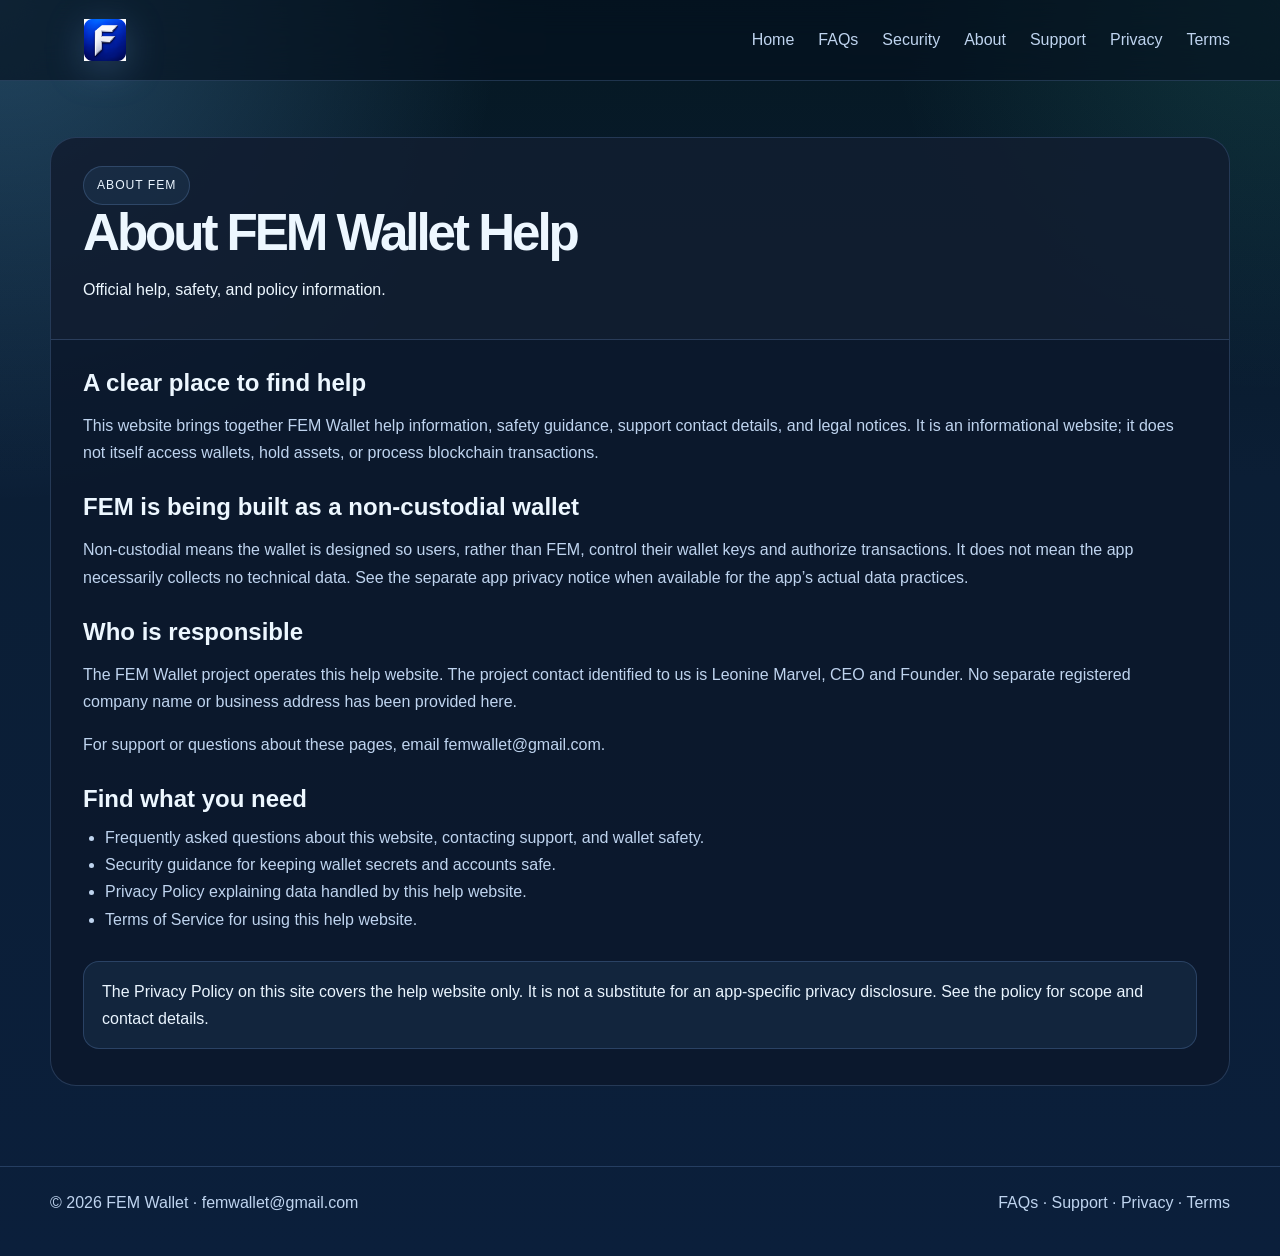
==== about.html @ 191c60b8 "Expand FEM wallet help center" ====
<!doctype html>
<html lang="en">
  <head>
    <meta charset="UTF-8" />
    <meta name="viewport" content="width=device-width, initial-scale=1.0" />
    <title>About FEM Wallet Help | FEM</title>
    <meta name="description" content="Learn about the FEM Wallet help website, its purpose, project contact, and how to find official policy and support information." />
    <link rel="canonical" href="https://help.femchain.online/about.html" />
    <link rel="stylesheet" href="styles.css" />
  </head>
  <body>
    <header class="site-header">
      <div class="container header-inner">
        <a href="index.html" class="brand" aria-label="FEM Wallet help home"><img src="fem_image.png" alt="FEM Wallet logo" class="brand-logo" /></a>
        <nav class="main-nav" aria-label="Main navigation">
          <a href="index.html">Home</a><a href="faq.html">FAQs</a><a href="security.html">Security</a><a href="about.html" aria-current="page">About</a><a href="support.html">Support</a><a href="privacy-policy.html">Privacy</a><a href="terms-of-service.html">Terms</a>
        </nav>
      </div>
    </header>

    <main class="page-shell">
      <div class="container">
        <article class="legal-wrap">
          <header class="legal-hero"><span class="eyebrow">About FEM</span><h1>About FEM Wallet Help</h1><p>Official help, safety, and policy information.</p></header>
          <div class="legal-body">
            <section>
              <h2>A clear place to find help</h2>
              <p>This website brings together FEM Wallet help information, safety guidance, support contact details, and legal notices. It is an informational website; it does not itself access wallets, hold assets, or process blockchain transactions.</p>
            </section>
            <section>
              <h2>FEM is being built as a non-custodial wallet</h2>
              <p>Non-custodial means the wallet is designed so users, rather than FEM, control their wallet keys and authorize transactions. It does not mean the app necessarily collects no technical data. See the separate app privacy notice when available for the app’s actual data practices.</p>
            </section>
            <section>
              <h2>Who is responsible</h2>
              <p>The FEM Wallet project operates this help website. The project contact identified to us is Leonine Marvel, CEO and Founder. No separate registered company name or business address has been provided here.</p>
              <p>For support or questions about these pages, email <a href="mailto:femwallet@gmail.com">femwallet@gmail.com</a>.</p>
            </section>
            <section>
              <h2>Find what you need</h2>
              <ul>
                <li><a href="faq.html">Frequently asked questions</a> about this website, contacting support, and wallet safety.</li>
                <li><a href="security.html">Security guidance</a> for keeping wallet secrets and accounts safe.</li>
                <li><a href="privacy-policy.html">Privacy Policy</a> explaining data handled by this help website.</li>
                <li><a href="terms-of-service.html">Terms of Service</a> for using this help website.</li>
              </ul>
            </section>
            <div class="note">The Privacy Policy on this site covers the help website only. It is not a substitute for an app-specific privacy disclosure. See the policy for scope and contact details.</div>
          </div>
        </article>
      </div>
    </main>

    <footer class="footer"><div class="container footer-inner"><div>© 2026 FEM Wallet · <a href="mailto:femwallet@gmail.com">femwallet@gmail.com</a></div><div><a href="faq.html">FAQs</a> · <a href="support.html">Support</a> · <a href="privacy-policy.html">Privacy</a> · <a href="terms-of-service.html">Terms</a></div></div></footer>
  </body>
</html>
---- styles.css ----
:root {
  --bg: #051926;
  --bg-2: #0c2340;
  --bg-3: #112d50;
  --panel: rgba(10, 20, 35, 0.82);
  --panel-soft: rgba(18, 35, 58, 0.96);
  --surface: rgba(255, 255, 255, 0.05);
  --surface-strong: rgba(255, 255, 255, 0.08);
  --line: rgba(141, 184, 255, 0.2);
  --primary: #6db7ff;
  --primary-strong: #4c9dff;
  --primary-soft: #eaf5ff;
  --cyan: #68f0df;
  --text: #edf7ff;
  --muted: #bfd4ef;
  --success: #8ee7c4;
  --shadow: rgba(4, 15, 27, 0.58);
  --shadow-soft: rgba(84, 139, 255, 0.18);
}

* { box-sizing: border-box; }
html { scroll-behavior: smooth; }
body {
  margin: 0;
  font-family: Inter, "Segoe UI", sans-serif;
  background:
    radial-gradient(circle at top left, rgba(108, 188, 255, 0.28), transparent 28%),
    radial-gradient(circle at top right, rgba(88, 241, 220, 0.12), transparent 22%),
    linear-gradient(180deg, #051822 0%, #0b1e35 38%, #0b1f3b 100%);
  color: var(--text);
  line-height: 1.7;
}

a {
  color: inherit;
  text-decoration: none;
}

img { max-width: 100%; }

.container {
  width: min(1180px, calc(100% - 32px));
  margin: 0 auto;
}

.site-header {
  position: sticky;
  top: 0;
  z-index: 20;
  background: rgba(5, 18, 31, 0.66);
  border-bottom: 1px solid var(--line);
  backdrop-filter: blur(18px);
}

.header-inner {
  display: flex;
  align-items: center;
  justify-content: space-between;
  min-height: 80px;
  gap: 18px;
}

.brand {
  display: inline-flex;
  align-items: center;
  gap: 10px;
  font-weight: 800;
  letter-spacing: 0.05em;
}

.brand-logo {
  display: block;
  width: 110px;
  height: auto;
  max-height: 42px;
  object-fit: contain;
  filter: drop-shadow(0 8px 18px rgba(122, 174, 255, 0.25));
}

.brand-mark {
  width: 34px;
  height: 34px;
  display: grid;
  place-items: center;
  border-radius: 12px;
  background: linear-gradient(135deg, #8ec5ff, #dfeeff);
  color: #071b33;
  box-shadow: 0 10px 24px rgba(125, 170, 255, 0.38);
}

.main-nav {
  display: flex;
  align-items: center;
  gap: 24px;
  flex-wrap: wrap;
  color: var(--muted);
}

.main-nav a {
  transition: color 0.2s ease;
}

.main-nav a:hover,
.main-nav a:focus-visible { color: var(--text); }

.nav-button {
  padding: 10px 16px;
  border-radius: 999px;
  border: 1px solid var(--line);
  background: rgba(255,255,255,0.02);
}

.hero {
  padding: 68px 0 40px;
}

.app-shell {
  background: linear-gradient(180deg, rgba(9, 24, 39, 0.96), rgba(13, 31, 53, 0.93));
  border: 1px solid var(--line);
  border-radius: 32px;
  box-shadow: 0 30px 90px var(--shadow), inset 0 1px 0 rgba(255,255,255,0.08);
  padding: 28px;
}

.hero-grid {
  display: grid;
  grid-template-columns: 1.2fr 0.8fr;
  gap: 26px;
  align-items: center;
}

.eyebrow {
  display: inline-flex;
  align-items: center;
  border-radius: 999px;
  border: 1px solid var(--line);
  padding: 8px 13px;
  background: rgba(103, 183, 255, 0.08);
  color: var(--primary-soft);
  font-size: 0.76rem;
  letter-spacing: 0.08em;
  text-transform: uppercase;
}

h1, h2, h3 {
  margin: 0 0 18px;
  line-height: 1.08;
}

h1 {
  font-size: clamp(2.7rem, 5vw, 5.1rem);
  letter-spacing: -0.06em;
}

.lead {
  color: var(--muted);
  max-width: 58ch;
  font-size: 1.1rem;
}

.hero-actions {
  margin-top: 28px;
  display: flex;
  flex-wrap: wrap;
  gap: 14px;
}

.button {
  display: inline-flex;
  align-items: center;
  justify-content: center;
  min-height: 50px;
  padding: 0 18px;
  border-radius: 14px;
  font-weight: 700;
  border: 1px solid transparent;
  transition: transform 0.18s ease, box-shadow 0.18s ease;
}

.button:hover,
.button:focus-visible { transform: translateY(-1px); }

.button.primary {
  background: linear-gradient(135deg, var(--primary), #d8f0ff);
  color: #061c35;
  box-shadow: 0 18px 28px rgba(103, 183, 255, 0.32);
}

.button.secondary {
  background: rgba(255,255,255,0.02);
  border-color: var(--line);
  color: var(--text);
}

.feature-panel {
  background: linear-gradient(180deg, rgba(103, 183, 255, 0.12), rgba(15, 30, 52, 0.8));
  border: 1px solid var(--line);
  border-radius: 24px;
  padding: 18px;
  box-shadow: inset 0 1px 0 rgba(255,255,255,0.08), 0 18px 36px rgba(4, 12, 21, 0.28);
}

.app-dashboard-card {
  background: linear-gradient(180deg, rgba(9, 25, 38, 0.92), rgba(17, 32, 55, 0.96));
  border: 1px solid rgba(156, 201, 255, 0.18);
  border-radius: 20px;
  padding: 16px 16px 12px;
  margin-bottom: 16px;
  box-shadow: inset 0 1px 0 rgba(255,255,255,0.08);
}

.dashboard-header {
  display: flex;
  align-items: center;
  justify-content: space-between;
  gap: 10px;
  margin-bottom: 18px;
}

.mini-badge {
  display: inline-flex;
  align-items: center;
  justify-content: center;
  min-width: 56px;
  min-height: 30px;
  border-radius: 999px;
  background: rgba(109, 183, 255, 0.18);
  color: var(--primary-soft);
  font-weight: 700;
  letter-spacing: 0.08em;
}

.status-pill {
  display: inline-flex;
  align-items: center;
  border-radius: 999px;
  padding: 6px 10px;
  font-size: 0.72rem;
  color: var(--success);
  background: rgba(126, 230, 188, 0.08);
  border: 1px solid rgba(126, 230, 188, 0.2);
}

.brand-stack {
  display: flex;
  align-items: center;
  gap: 12px;
  padding: 12px 0 14px;
}

.mini-brand-logo {
  width: 52px;
  height: 52px;
  object-fit: contain;
  border-radius: 16px;
  background: rgba(255,255,255,0.06);
  padding: 6px;
}

.brand-stack strong,
.brand-stack small {
  display: block;
}

.brand-stack strong {
  font-size: 1.05rem;
}

.brand-stack small {
  color: var(--muted);
}

.security-strip {
  display: grid;
  grid-template-columns: repeat(2, minmax(0, 1fr));
  gap: 10px;
  margin: 8px 0 14px;
}

.security-strip > div {
  background: rgba(255,255,255,0.03);
  border: 1px solid rgba(145, 188, 255, 0.16);
  border-radius: 14px;
  padding: 10px 12px;
}

.security-strip strong,
.security-strip span {
  display: block;
}

.security-strip strong {
  font-size: 0.94rem;
  margin-bottom: 4px;
}

.security-strip span {
  color: var(--muted);
  font-size: 0.72rem;
}

.trust-row {
  display: flex;
  flex-wrap: wrap;
  gap: 8px;
}

.trust-row span {
  display: inline-flex;
  align-items: center;
  justify-content: center;
  border-radius: 999px;
  padding: 7px 10px;
  font-size: 0.7rem;
  background: rgba(109, 183, 255, 0.08);
  border: 1px solid rgba(109, 183, 255, 0.16);
  color: var(--primary-soft);
}

.panel-grid {
  display: grid;
  grid-template-columns: repeat(2, minmax(0, 1fr));
  gap: 14px;
}

.metric {
  background: var(--surface);
  border: 1px solid var(--line);
  border-radius: 18px;
  padding: 18px 16px;
  box-shadow: inset 0 1px 0 rgba(255,255,255,0.04);
}

.metric strong {
  display: block;
  font-size: 1.45rem;
  margin-bottom: 8px;
}

.metric span { color: var(--muted); }

.section {
  padding: 24px 0 18px;
}

.section-head {
  display: flex;
  justify-content: space-between;
  align-items: end;
  gap: 18px;
  margin-bottom: 22px;
}

.section-head h2 {
  font-size: clamp(2rem, 2vw, 3rem);
  letter-spacing: -0.04em;
}

.cards {
  display: grid;
  grid-template-columns: repeat(3, minmax(0, 1fr));
  gap: 18px;
}

.card {
  background: linear-gradient(180deg, rgba(12, 24, 40, 0.94), rgba(14, 30, 50, 0.85));
  border: 1px solid var(--line);
  border-radius: 22px;
  padding: 22px 20px;
  box-shadow: 0 18px 38px rgba(3, 11, 20, 0.16), inset 0 1px 0 rgba(255,255,255,0.05);
}

.card .index {
  display: inline-block;
  font-size: 0.75rem;
  letter-spacing: 0.08em;
  color: var(--primary-soft);
  text-transform: uppercase;
  margin-bottom: 14px;
}

.card h3 {
  font-size: 1.25rem;
  margin-bottom: 8px;
}

.card p,
.text-content p,
.text-content li,
.legal-body p,
.legal-body li {
  color: var(--muted);
}

.card a {
  color: var(--primary-soft);
  font-weight: 700;
}

.page-shell {
  padding: 56px 0 80px;
}

.legal-wrap {
  background: rgba(12, 25, 44, 0.88);
  border: 1px solid var(--line);
  border-radius: 26px;
  overflow: hidden;
}

.legal-hero {
  padding: 28px 32px 20px;
  border-bottom: 1px solid var(--line);
  background: rgba(255,255,255,0.02);
}

.legal-hero h1 {
  font-size: clamp(2.1rem, 4vw, 4rem);
  margin-bottom: 10px;
}

.legal-body {
  padding: 30px 32px 36px;
}

.legal-body section {
  margin-bottom: 28px;
}

.legal-body h2 {
  font-size: 1.5rem;
  margin-bottom: 12px;
}

.legal-body h3 {
  font-size: 1.1rem;
  margin: 16px 0 8px;
}

.legal-body ul,
.legal-body ol {
  padding-left: 22px;
  margin: 10px 0;
}

.note {
  border: 1px solid var(--line);
  background: rgba(103, 183, 255, 0.08);
  border-radius: 16px;
  padding: 16px 18px;
  color: var(--primary-soft);
}

.related-box {
  margin-top: 32px;
  padding-top: 18px;
  border-top: 1px solid var(--line);
}

.related-divider {
  color: var(--muted);
  letter-spacing: 0.18em;
  margin-bottom: 10px;
}

.related-list {
  margin: 12px 0 0;
  padding-left: 18px;
}

.related-list li + li {
  margin-top: 10px;
}

.related-list a {
  color: var(--primary-soft);
}

.faq-list details {
  padding: 18px 0;
  border-bottom: 1px solid var(--line);
}

.faq-list details:first-child {
  padding-top: 0;
}

.faq-list summary {
  color: var(--text);
  font-weight: 700;
  cursor: pointer;
}

.faq-list summary:focus-visible {
  outline: 2px solid var(--primary);
  outline-offset: 5px;
}

.faq-list details p {
  margin: 12px 0 0;
}

.help-feedback {
  margin-top: 28px;
  padding: 18px 20px;
  border: 1px solid var(--line);
  border-radius: 18px;
  background: rgba(255,255,255,0.02);
}

.help-feedback p {
  margin: 0 0 14px;
  font-weight: 600;
  color: var(--text);
}

.reaction-row {
  display: flex;
  gap: 12px;
  flex-wrap: wrap;
}

.reaction-button {
  width: 48px;
  height: 48px;
  border: 1px solid var(--line);
  border-radius: 12px;
  background: rgba(255,255,255,0.02);
  font-size: 1.5rem;
  cursor: pointer;
  transition: transform 0.2s ease, border-color 0.2s ease;
}

.reaction-button:hover,
.reaction-button:focus-visible {
  transform: translateY(-1px);
  border-color: rgba(103, 183, 255, 0.6);
}

.footer {
  border-top: 1px solid var(--line);
  padding: 22px 0 40px;
  color: var(--muted);
}

.footer-inner {
  display: flex;
  justify-content: space-between;
  gap: 20px;
  flex-wrap: wrap;
}

@media (max-width: 900px) {
  .hero-grid,
  .cards {
    grid-template-columns: 1fr;
  }

  .header-inner {
    flex-direction: column;
    align-items: flex-start;
    padding: 16px 0;
  }
}

@media (max-width: 560px) {
  .app-shell,
  .legal-hero,
  .legal-body { padding-left: 18px; padding-right: 18px; }
  .section-head { display: block; }
  h1 { font-size: 2.3rem; }
}
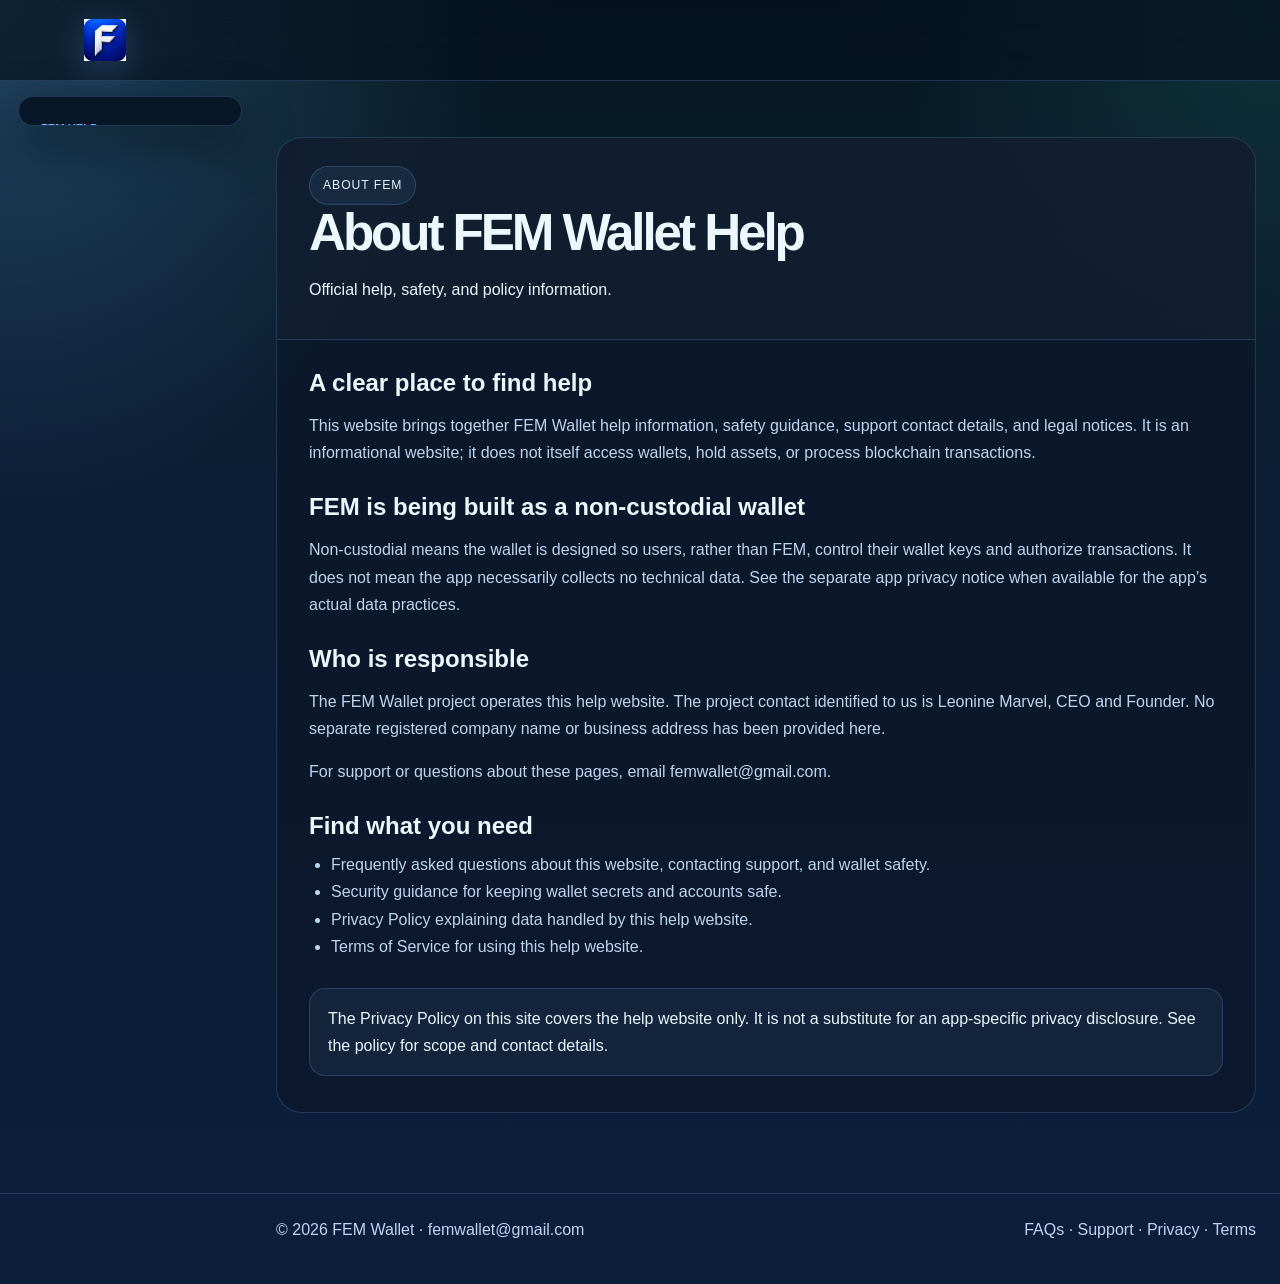
==== commit 61001dde: "Organize FEM help navigation as sidebar" ====
--- a/about.html
+++ b/about.html
@@ -12,8 +12,11 @@
     <header class="site-header">
       <div class="container header-inner">
         <a href="index.html" class="brand" aria-label="FEM Wallet help home"><img src="fem_image.png" alt="FEM Wallet logo" class="brand-logo" /></a>
-        <nav class="main-nav" aria-label="Main navigation">
+        <nav class="main-nav" aria-label="Help and FEM Swap navigation">
+          <span class="nav-section-title">FEM Help</span>
           <a href="index.html">Home</a><a href="faq.html">FAQs</a><a href="security.html">Security</a><a href="about.html" aria-current="page">About</a><a href="support.html">Support</a><a href="privacy-policy.html">Privacy</a><a href="terms-of-service.html">Terms</a>
+          <span class="nav-section-title">FEM Swap</span>
+          <a href="https://swap.femchain.online/">Open FEM Swap</a><a href="femswap-faq.html">Swap FAQs</a><a href="femswap-support.html">Swap Support</a><a href="femswap-privacy-policy.html">Swap Privacy</a><a href="femswap-terms.html">Swap Terms</a>
         </nav>
       </div>
     </header>
--- a/styles.css
+++ b/styles.css
@@ -55,7 +55,7 @@
 .header-inner {
   display: flex;
   align-items: center;
-  justify-content: space-between;
+  justify-content: flex-start;
   min-height: 80px;
   gap: 18px;
 }
@@ -89,25 +89,58 @@
 }
 
 .main-nav {
-  display: flex;
-  align-items: center;
-  gap: 24px;
-  flex-wrap: wrap;
+  position: fixed;
+  top: 96px;
+  bottom: 16px;
+  left: 18px;
+  z-index: 15;
+  display: flex;
+  flex-direction: column;
+  align-items: stretch;
+  gap: 3px;
+  width: 224px;
+  max-height: calc(100vh - 112px);
+  overflow-y: auto;
+  padding: 14px 10px;
+  border: 1px solid var(--line);
+  border-radius: 16px;
+  background: rgba(7, 22, 38, 0.94);
+  box-shadow: 0 18px 48px var(--shadow);
+  backdrop-filter: blur(16px);
   color: var(--muted);
 }
 
+.nav-section-title {
+  padding: 8px 12px 5px;
+  color: var(--primary);
+  font-size: 0.7rem;
+  font-weight: 800;
+  text-transform: uppercase;
+}
+
+.nav-section-title:not(:first-child) {
+  margin-top: 12px;
+  border-top: 1px solid var(--line);
+  padding-top: 16px;
+}
+
 .main-nav a {
+  display: flex;
+  align-items: center;
+  min-height: 38px;
+  padding: 7px 12px;
+  border-radius: 9px;
+  white-space: nowrap;
   transition: color 0.2s ease;
 }
 
 .main-nav a:hover,
 .main-nav a:focus-visible { color: var(--text); }
 
-.nav-button {
-  padding: 10px 16px;
-  border-radius: 999px;
-  border: 1px solid var(--line);
-  background: rgba(255,255,255,0.02);
+.main-nav a[aria-current="page"] {
+  color: var(--text);
+  background: rgba(103, 183, 255, 0.14);
+  box-shadow: inset 2px 0 0 var(--primary);
 }
 
 .hero {
@@ -550,6 +583,16 @@
   flex-wrap: wrap;
 }
 
+body:not(.redirect-page) > main > .container,
+body:not(.redirect-page) > main > .hero > .container,
+body:not(.redirect-page) > main > .section > .container,
+body:not(.redirect-page) > .page-shell > .container,
+body:not(.redirect-page) > .footer > .container {
+  width: min(1180px, calc(100% - 300px));
+  margin-left: 276px;
+  margin-right: 24px;
+}
+
 @media (max-width: 900px) {
   .hero-grid,
   .cards {
@@ -560,6 +603,53 @@
     flex-direction: column;
     align-items: flex-start;
     padding: 16px 0;
+  }
+
+  .main-nav {
+    position: static;
+    flex-direction: row;
+    align-items: center;
+    gap: 6px;
+    width: 100%;
+    max-height: none;
+    overflow-x: auto;
+    overflow-y: hidden;
+    padding: 8px 0 12px;
+    border: 0;
+    border-radius: 0;
+    background: transparent;
+    box-shadow: none;
+    backdrop-filter: none;
+    scrollbar-width: thin;
+  }
+
+  .nav-section-title {
+    flex: 0 0 auto;
+    padding: 0 4px 0 0;
+  }
+
+  .nav-section-title:not(:first-child) {
+    margin: 0 0 0 8px;
+    padding: 0 0 0 12px;
+    border-top: 0;
+    border-left: 1px solid var(--line);
+  }
+
+  .main-nav a {
+    flex: 0 0 auto;
+    min-height: 36px;
+    padding: 6px 10px;
+    border: 1px solid var(--line);
+    background: rgba(255,255,255,0.025);
+  }
+
+  body:not(.redirect-page) > main > .container,
+  body:not(.redirect-page) > main > .hero > .container,
+  body:not(.redirect-page) > main > .section > .container,
+  body:not(.redirect-page) > .page-shell > .container,
+  body:not(.redirect-page) > .footer > .container {
+    width: min(1180px, calc(100% - 32px));
+    margin: 0 auto;
   }
 }
 
@@ -570,3 +660,8 @@
   .section-head { display: block; }
   h1 { font-size: 2.3rem; }
 }
+
+body.redirect-page .page-shell > .container {
+  width: min(1180px, calc(100% - 32px));
+  margin: 0 auto;
+}
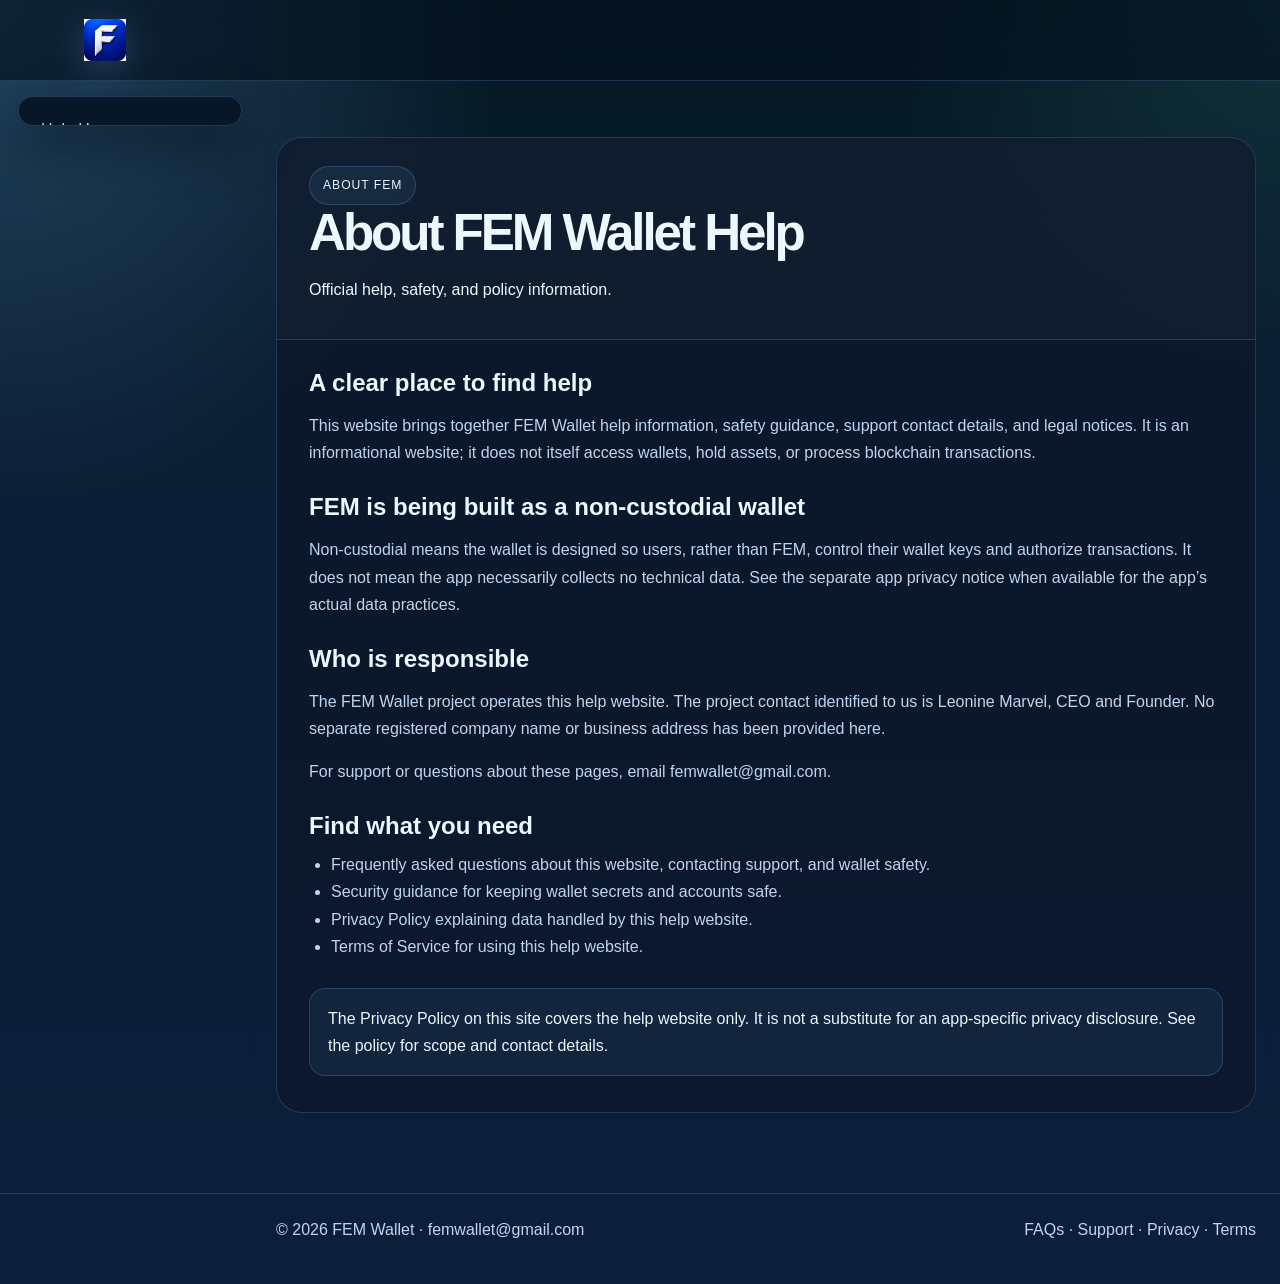
==== commit 7a235595: "Make app and swap menus expandable" ====
--- a/about.html
+++ b/about.html
@@ -13,10 +13,15 @@
       <div class="container header-inner">
         <a href="index.html" class="brand" aria-label="FEM Wallet help home"><img src="fem_image.png" alt="FEM Wallet logo" class="brand-logo" /></a>
         <nav class="main-nav" aria-label="Help and FEM Swap navigation">
-          <span class="nav-section-title">FEM Help</span>
-          <a href="index.html">Home</a><a href="faq.html">FAQs</a><a href="security.html">Security</a><a href="about.html" aria-current="page">About</a><a href="support.html">Support</a><a href="privacy-policy.html">Privacy</a><a href="terms-of-service.html">Terms</a>
-          <span class="nav-section-title">FEM Swap</span>
-          <a href="https://swap.femchain.online/">Open FEM Swap</a><a href="femswap-faq.html">Swap FAQs</a><a href="femswap-support.html">Swap Support</a><a href="femswap-privacy-policy.html">Swap Privacy</a><a href="femswap-terms.html">Swap Terms</a>
+          <a class="nav-home" href="index.html">Help Home</a>
+          <details class="nav-group" open>
+            <summary>FEM App</summary>
+            <div class="nav-submenu"><a href="faq.html">FAQs</a><a href="security.html">Security</a><a href="about.html" aria-current="page">About</a><a href="support.html">Support</a><a href="privacy-policy.html">Privacy</a><a href="terms-of-service.html">Terms</a></div>
+          </details>
+          <details class="nav-group nav-group--swap">
+            <summary>FEM Swap</summary>
+            <div class="nav-submenu"><a href="https://swap.femchain.online/">Open Swap</a><a href="femswap-faq.html">FAQs</a><a href="femswap-support.html">Support</a><a href="femswap-privacy-policy.html">Privacy</a><a href="femswap-terms.html">Terms</a></div>
+          </details>
         </nav>
       </div>
     </header>
--- a/styles.css
+++ b/styles.css
@@ -97,7 +97,7 @@
   display: flex;
   flex-direction: column;
   align-items: stretch;
-  gap: 3px;
+  gap: 9px;
   width: 224px;
   max-height: calc(100vh - 112px);
   overflow-y: auto;
@@ -110,32 +110,81 @@
   color: var(--muted);
 }
 
-.nav-section-title {
-  padding: 8px 12px 5px;
-  color: var(--primary);
-  font-size: 0.7rem;
-  font-weight: 800;
-  text-transform: uppercase;
-}
-
-.nav-section-title:not(:first-child) {
-  margin-top: 12px;
-  border-top: 1px solid var(--line);
-  padding-top: 16px;
-}
-
-.main-nav a {
+.main-nav a,
+.nav-group summary {
   display: flex;
   align-items: center;
   min-height: 38px;
   padding: 7px 12px;
   border-radius: 9px;
   white-space: nowrap;
+  color: var(--muted);
+  font: inherit;
   transition: color 0.2s ease;
 }
 
+.nav-home {
+  margin-bottom: 4px;
+}
+
+.nav-group {
+  position: relative;
+  min-width: 0;
+}
+
+.nav-group summary {
+  justify-content: space-between;
+  min-height: 44px;
+  border: 1px solid var(--line);
+  background: rgba(255,255,255,0.035);
+  color: var(--text);
+  font-weight: 700;
+  cursor: pointer;
+  list-style: none;
+}
+
+.nav-group summary::-webkit-details-marker {
+  display: none;
+}
+
+.nav-group summary::after {
+  width: 8px;
+  height: 8px;
+  margin-left: 12px;
+  border-right: 1.5px solid var(--muted);
+  border-bottom: 1.5px solid var(--muted);
+  content: "";
+  transform: rotate(45deg) translateY(-2px);
+  transition: transform 0.18s ease;
+}
+
+.nav-group[open] summary::after {
+  transform: rotate(225deg) translate(-2px, -1px);
+}
+
+.nav-group summary:hover,
+.nav-group summary:focus-visible,
 .main-nav a:hover,
-.main-nav a:focus-visible { color: var(--text); }
+.main-nav a:focus-visible {
+  color: var(--text);
+}
+
+.nav-group summary:focus-visible,
+.main-nav a:focus-visible {
+  outline: 2px solid var(--primary);
+  outline-offset: 2px;
+}
+
+.nav-submenu {
+  display: grid;
+  gap: 2px;
+  padding: 6px 0 2px 10px;
+}
+
+.main-nav .nav-submenu a {
+  min-height: 36px;
+  font-size: 0.9rem;
+}
 
 .main-nav a[aria-current="page"] {
   color: var(--text);
@@ -608,39 +657,53 @@
   .main-nav {
     position: static;
     flex-direction: row;
-    align-items: center;
-    gap: 6px;
+    align-items: flex-start;
+    gap: 8px;
     width: 100%;
     max-height: none;
-    overflow-x: auto;
-    overflow-y: hidden;
+    overflow: visible;
     padding: 8px 0 12px;
     border: 0;
     border-radius: 0;
     background: transparent;
     box-shadow: none;
     backdrop-filter: none;
-    scrollbar-width: thin;
-  }
-
-  .nav-section-title {
+  }
+
+  .nav-home,
+  .nav-group {
     flex: 0 0 auto;
-    padding: 0 4px 0 0;
-  }
-
-  .nav-section-title:not(:first-child) {
-    margin: 0 0 0 8px;
-    padding: 0 0 0 12px;
-    border-top: 0;
-    border-left: 1px solid var(--line);
-  }
-
-  .main-nav a {
-    flex: 0 0 auto;
-    min-height: 36px;
-    padding: 6px 10px;
+  }
+
+  .nav-home {
+    min-height: 42px !important;
+    margin: 0;
     border: 1px solid var(--line);
     background: rgba(255,255,255,0.025);
+  }
+
+  .nav-group summary {
+    min-height: 42px;
+    padding: 6px 10px;
+  }
+
+  .nav-submenu {
+    position: absolute;
+    top: calc(100% + 6px);
+    left: 0;
+    z-index: 25;
+    width: min(260px, calc(100vw - 36px));
+    padding: 8px;
+    border: 1px solid var(--line);
+    border-radius: 12px;
+    background: rgba(7, 22, 38, 0.98);
+    box-shadow: 0 18px 48px var(--shadow);
+    backdrop-filter: blur(16px);
+  }
+
+  .nav-group--swap .nav-submenu {
+    right: 0;
+    left: auto;
   }
 
   body:not(.redirect-page) > main > .container,
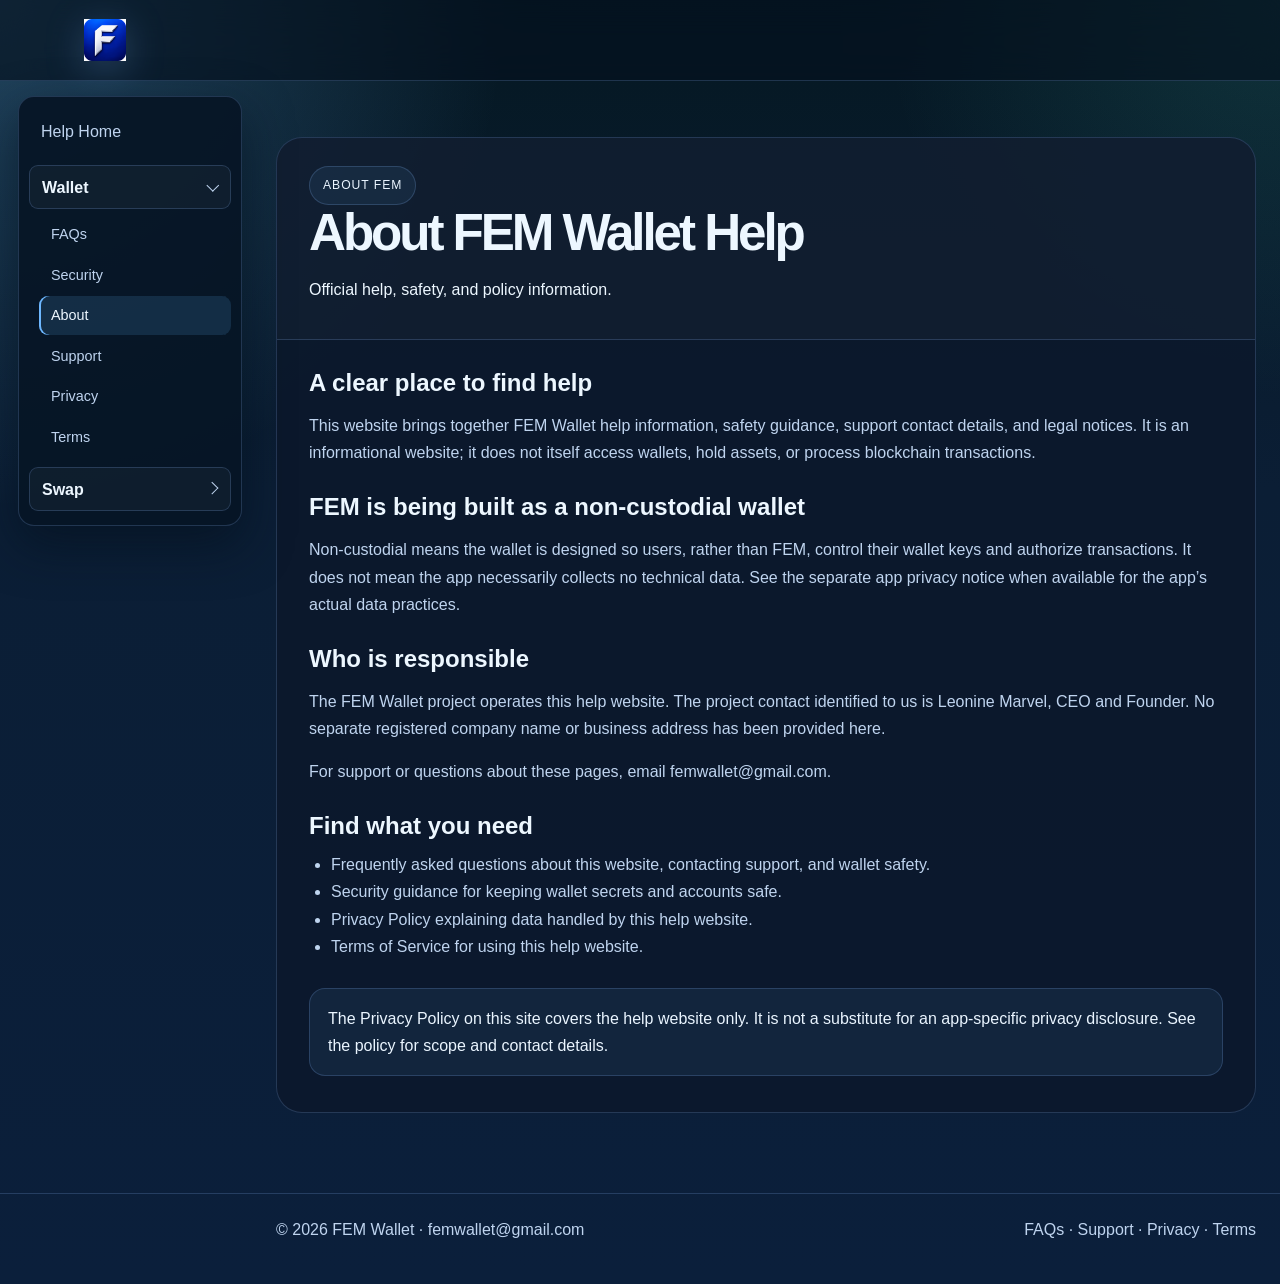
==== commit 7b0c3be2: "Keep dropdown menus visible without scrolling" ====
--- a/about.html
+++ b/about.html
@@ -14,12 +14,12 @@
         <a href="index.html" class="brand" aria-label="FEM Wallet help home"><img src="fem_image.png" alt="FEM Wallet logo" class="brand-logo" /></a>
         <nav class="main-nav" aria-label="Help and FEM Swap navigation">
           <a class="nav-home" href="index.html">Help Home</a>
-          <details class="nav-group" open>
-            <summary>FEM App</summary>
+          <details class="nav-group" name="main-menu" open>
+            <summary>Wallet</summary>
             <div class="nav-submenu"><a href="faq.html">FAQs</a><a href="security.html">Security</a><a href="about.html" aria-current="page">About</a><a href="support.html">Support</a><a href="privacy-policy.html">Privacy</a><a href="terms-of-service.html">Terms</a></div>
           </details>
-          <details class="nav-group nav-group--swap">
-            <summary>FEM Swap</summary>
+          <details class="nav-group nav-group--swap" name="main-menu">
+            <summary>Swap</summary>
             <div class="nav-submenu"><a href="https://swap.femchain.online/">Open Swap</a><a href="femswap-faq.html">FAQs</a><a href="femswap-support.html">Support</a><a href="femswap-privacy-policy.html">Privacy</a><a href="femswap-terms.html">Terms</a></div>
           </details>
         </nav>
--- a/styles.css
+++ b/styles.css
@@ -91,7 +91,6 @@
 .main-nav {
   position: fixed;
   top: 96px;
-  bottom: 16px;
   left: 18px;
   z-index: 15;
   display: flex;
@@ -99,8 +98,6 @@
   align-items: stretch;
   gap: 9px;
   width: 224px;
-  max-height: calc(100vh - 112px);
-  overflow-y: auto;
   padding: 14px 10px;
   border: 1px solid var(--line);
   border-radius: 16px;
@@ -154,12 +151,12 @@
   border-right: 1.5px solid var(--muted);
   border-bottom: 1.5px solid var(--muted);
   content: "";
-  transform: rotate(45deg) translateY(-2px);
+  transform: rotate(-45deg) translateY(-2px);
   transition: transform 0.18s ease;
 }
 
 .nav-group[open] summary::after {
-  transform: rotate(225deg) translate(-2px, -1px);
+  transform: rotate(45deg) translate(-2px, -1px);
 }
 
 .nav-group summary:hover,
